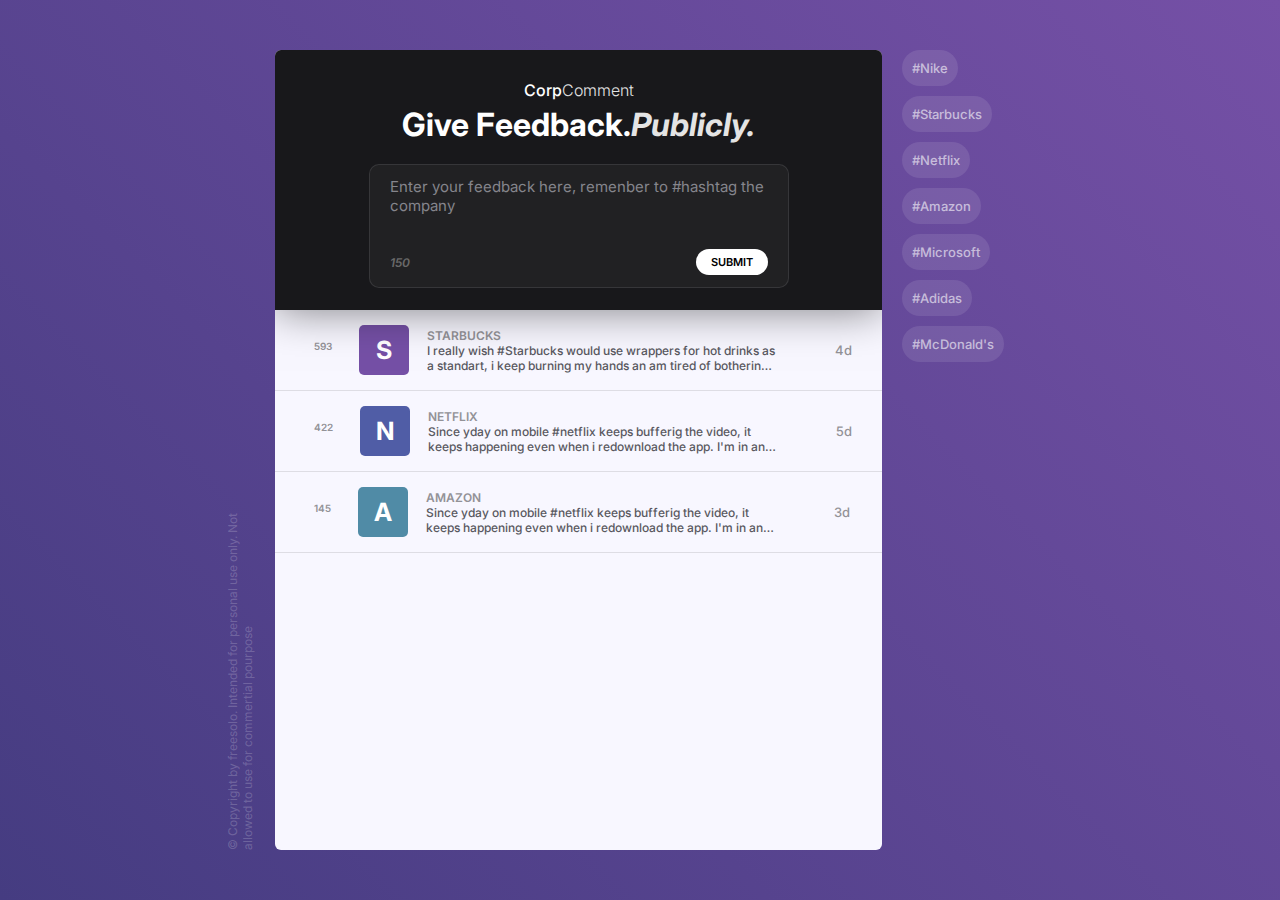
==== corp_commment/index.html @ 68768ee2 "corp_comment(feat): add feedback character count-down" ====
<!DOCTYPE html>
<html lang="en">
<head>
  <meta charset="UTF-8">
  <meta name="viewport" content="width=device-width, initial-scale=1.0">
  <link rel="preconnect" href="https://fonts.googleapis.com">
  <link rel="preconnect" href="https://fonts.gstatic.com" crossorigin>
  <link href="https://fonts.googleapis.com/css2?family=Inter:wght@100;200;300;400;500;600;700;800&family=Roboto:wght@300&family=Source+Code+Pro:wght@200;400;600&display=swap" rel="stylesheet">
  <link rel="stylesheet" href="https://cdnjs.cloudflare.com/ajax/libs/font-awesome/5.15.1/css/all.min.css" integrity="sha512-+4zCK9k+qNFUR5X+cKL9EIR+ZOhtIloNl9GIKS57V1MyNsYpYcUrUeQc9vNfzsWfV28IaLL3i96P9sdNyeRssA==" crossorigin="anonymous">

  <link rel="stylesheet" href="style.css">
  <title>Corpcomment</title>
</head>
<body class="app">
  <div class="app__container">
    <footer class="footer">
      <p class="footer__copyright">
        &copy; Copyright by <span class="footer__link">freesolo</span>. Intended for personal use only.
        Not <span class="footer__info--emphasis">allowed</span> to use for commertial pourpose
      </p>
    </footer>
    <main class="main">
      <header class="header">
          <p class="logo"><span class="logo--emphasis">Corp</span>Comment</p>
          <h1 class="header__title">Give Feedback.<span class="header__title--deemphasis">Publicly.</span></h1>
          <form action="#" class="form">
            <textarea 
              class="form__textarea" 
              spellcheck="false"
              maxlength="150"
              placeholder="Enter your feedback here, remenber to #hashtag the company"></textarea>
            <div class="form__wrapper">
              <span class="form__count">150</span>
              <button type="submit" class="form__submit">Submit</button>
            </div>
          </form>
      </header>
      <section class="feedbacks">
        <section tabindex="0" class="feedback">
          <div class="feedback__container">
            <button class="feedback__vote">
              <i class="fas fa-sort-up feedback__upvote"></i>
              <span class="feedback__count">593</span>
            </button>
            <div class="feedback__initial-bck">
              <p class="feedback__initial">S</p>
            </div>
            <div class="feedback__message-wrapper">
              <p class="feedback__company">Starbucks</p>
              <p class="feedback__message">
                I really wish #Starbucks would use wrappers for hot drinks as a
                standart, i keep burning my hands an am tired of bothering the 
                employee.
              </p>
            </div>
            <p class="feedback__time">4d</p>
        </div>
        </section>
        <section tabindex="0" class="feedback">
          <div class="feedback__container">
            <button class="feedback__vote">
              <i class="fas fa-sort-up feedback__upvote"></i>
              <span class="feedback__count">422</span>
            </button>
            <div class="feedback__initial-bck" style="background-color: #505da6;">
              <p class="feedback__initial">N</p>
            </div>
            <div class="feedback__message-wrapper">
              <p class="feedback__company">Netflix</p>
              <p class="feedback__message">
                Since yday on mobile #netflix keeps bufferig the video, it keeps 
                happening even when i redownload the app. I'm in an area with decent internet connection
              </p>
            </div>
            <p class="feedback__time">5d</p>
          </div>
        </section>
        <section tabindex="0" class="feedback">
          <div class="feedback__container">
            <button class="feedback__vote">
              <i class="fas fa-sort-up feedback__upvote"></i>
              <span class="feedback__count">145</span>
            </button>
            <div class="feedback__initial-bck" style="background-color: #508ba6;">
              <p class="feedback__initial">A</p>
            </div>
            <div class="feedback__message-wrapper">
              <p class="feedback__company">Amazon</p>
              <p class="feedback__message">
                Since yday on mobile #netflix keeps bufferig the video, it keeps 
                happening even when i redownload the app. I'm in an area with decent internet connection
              </p>
            </div>
            <p class="feedback__time">3d</p>
          </div>
        </section>
      </section>
    </main>
    <section class="hashtags">
      <button class="button hashtag">
        #Nike
      </button>
      <button class="button hashtag">
        #Starbucks
      </button>
      <button class="button hashtag">
        #Netflix
      </button>
      <button class="button hashtag">
        #Amazon
      </button>
      <button class="button hashtag">
        #Microsoft
      </button>
      <button class="button hashtag">
        #Adidas
      </button>
      <button class="button hashtag">
        #McDonald's
      </button>
    </section>
  </div>
  <script src="index.js"></script>
</body>
</html>
---- corp_commment/style.css ----
*, 
*::after, 
*::before {
  margin: 0;
  padding: 0;
  box-sizing: border-box;
}

body {
  font-family: 'Inter', sans-serif;
  font-size: 16px;
  height: 100vh;
  color: #fff;
}

button {
  font-family: inherit;
  font-size: inherit;
  border: initial;
  color: inherit;
  background-color: initial;
  cursor: pointer; 
}

textarea {
  font-family: inherit;
  font-size: inherit;
  border: initial;
  outline: none;
  background-color: initial;
  color: inherit;
}

textarea::placeholder {
  color: #85858c;
}

.app {
  background: linear-gradient(45deg, #453c81, #7550a6);
  display: flex;
  justify-content: center;
}
.app__container {
  display: flex;
  width: 770px;
  margin: 50px 0;
  column-gap: 20px;
}
.footer {
  position: relative;
}
.footer__copyright {
  transform-origin: bottom right;
  transform: rotate(-90deg) translateY(-340px);
  width: 340px;
  font-size: 12px;
  position: absolute;
  bottom: 340px;
  left: 0;
  color: rgba(255, 255, 255, .2);
}

.main {
  border-radius: 6px;
  overflow: hidden;
  background-color: #f8f7ff;
}
.header {
  display: flex;
  flex-direction: column;
  align-items: center;
  height: 260px;
  background-color: #18181b;
  position: relative;
  overflow: hidden;
  box-shadow: 0px 0px 41px rgb(0 0 0 / 50%);
}
.header::before {
  content: ' ';
  background-image: url('https://bytegrad.com/course-assets/js/1/pattern.svg');
  background-size: cover;
  background-repeat: no-repeat;
  background-position: top left;
  width: 100%;
  height: 30%;
  position: absolute;
  top: 0;
  left: 0;
  opacity: .8;
}
.header__title {
  margin-top: 5px;
}
.header__title--deemphasis {
  color: #e4e4e4;
  font-style: italic;
}
.logo {
  margin-top: 30px;
  font-weight: 300;
  color: #e4e4e4;
}
.logo--emphasis {
  font-weight: 500;
  color: #fff;
}
.form {
  margin-top: 20px;
  width: 420px;
  background-color: rgb(255 255 255 / 4%);
  border: 1px solid rgb(255 255 255 / 10%);
  border-radius: 10px;
  padding: 12px 20px;
  transition: all .2s;
}
.form:hover, 
.form:focus {
  background-color: rgb(255 255 255 / 5%);
}
.form--error {
  border: 1px solid #861111;
}
.form--success {
  border: 1px solid #0c731f;
}
.form__textarea {
  width: 100%;
  color: #a1a1a8;
  font-size: 15px;
  resize: none;
  overflow: hidden;
}
.form__wrapper {
  display: flex;
  align-items: center;
  margin-top: 30px;
}
.form__count {
  font-style: italic;
  font-size: 12px;
  color: #696969;
  font-weight: 600;
}
.form__submit {
  margin-left: auto;
  text-transform: uppercase;
  color: black;
  background-color: #fff;
  border-radius: 50px;
  font-weight: 600;
  font-size: 11px;
  padding: 6px 15px;
  transition: all .2s;
}
.form__submit:hover,
.form__submit:focus {
  transform: scale(1.1);
}



.feedbacks {
  color: #59595f;
}
.feedback {
  cursor: pointer;
  background-color: #fff; 
  border-bottom: 1px solid #dedde4;
}
.feedback__container {
  display: flex;
  align-items: center;
  column-gap: 18px;
  padding: 15px 30px;
  background-color: #f8f7ff;
  transition: all .4s;
}
.feedback__container:hover, 
.feedback__container:focus {
  transform: translateX(5px);
  background-color: transparent;
} 
.feedback__vote {
  padding: 5px 9px;
  border-radius: 5px;
  transition: all .2s;
}
.feedback__vote:hover {
  background-color: #f7f7f7;

}
.feedback__upvote {
  display: block;
  font-size: 20px;
  line-height: 1;
  color: #cdcdcd;
  margin-bottom: -12px;
}
.feedback__count {
  font-size: 10px;
  font-weight: 600;
  color: #939297;
}
.feedback__initial-bck {
  width: 50px;
  height: 50px;
  border-radius: 5px;
  background-color: #7550a6;
  text-align: center;
}
.feedback__initial {
  font-size: 25px;
  font-weight: 700;
  color: #fff;
  line-height: 50px;
}
.feedback__message-wrapper {
  width: 350px;
}
.feedback__company {
  color: #939297;
  font-size: 12px;
  font-weight: 600;
  text-transform: uppercase;
}
.feedback__message {
  font-size: 12px;
  font-weight: 500;
  display: -webkit-box;
  -webkit-box-orient: vertical;
  -webkit-line-clamp: 2; /* start showing ellipsis when 3rd line is reached */
  overflow: hidden;
}
.feedback__time {
  font-size: 13px;
  font-weight: 500;
  color: #939297;
  text-align: center;
  margin-left: 40px;
}


.hashtags {
  display: flex;
  flex-direction: column;
  row-gap: 10px
}
.button {
  align-self: flex-start;
  font-weight: 500;
  font-size: 13px;
  color: rgba(255, 255, 255, .6);
  background-color: rgba(255, 255, 255, .1);
  border-radius: 50px;
  padding: 10px;
  transition: all .2s;
}
.button:hover,
.button:focus {
  transform: scale(1.1);
  color: #fff;
}
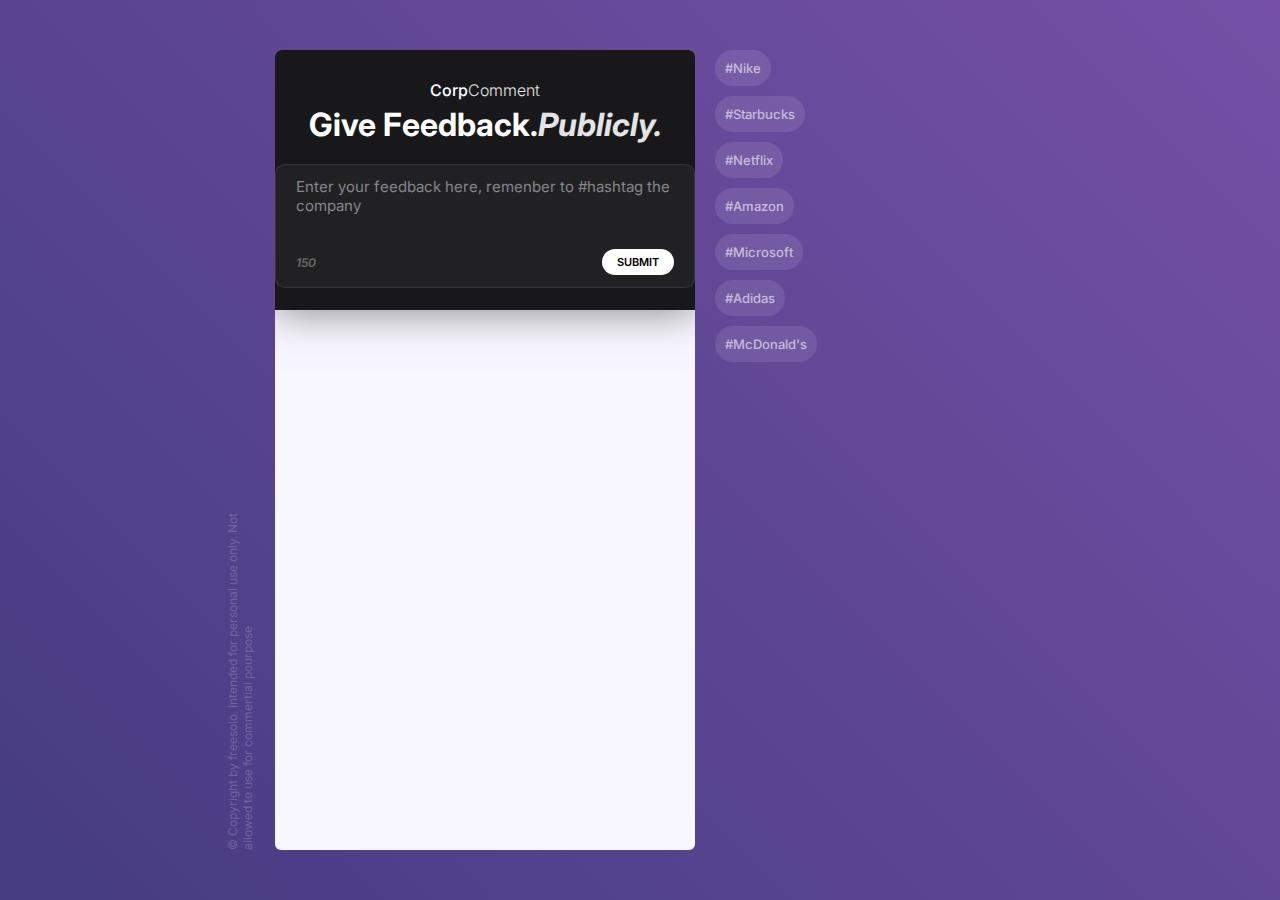
==== commit 7c899475: "corp_comment(fix): add name attribute to textarea input" ====
--- a/corp_commment/index.html
+++ b/corp_commment/index.html
@@ -26,6 +26,7 @@
           <form action="#" class="form">
             <textarea 
               class="form__textarea" 
+              name="message"
               spellcheck="false"
               maxlength="150"
               placeholder="Enter your feedback here, remenber to #hashtag the company"></textarea>
@@ -36,6 +37,7 @@
           </form>
       </header>
       <section class="feedbacks">
+        <!--
         <section tabindex="0" class="feedback">
           <div class="feedback__container">
             <button class="feedback__vote">
@@ -54,7 +56,7 @@
               </p>
             </div>
             <p class="feedback__time">4d</p>
-        </div>
+          </div>
         </section>
         <section tabindex="0" class="feedback">
           <div class="feedback__container">
@@ -94,6 +96,7 @@
             <p class="feedback__time">3d</p>
           </div>
         </section>
+        -->
       </section>
     </main>
     <section class="hashtags">
@@ -120,6 +123,7 @@
       </button>
     </section>
   </div>
+  <script src="feedback.js"></script>
   <script src="index.js"></script>
 </body>
 </html>--- a/corp_commment/style.css
+++ b/corp_commment/style.css
@@ -187,7 +187,9 @@
 }
 .feedback__vote:hover {
   background-color: #f7f7f7;
-
+}
+.feedback__vote:hover > .feedback__upvote {
+  color: #878787;
 }
 .feedback__upvote {
   display: block;
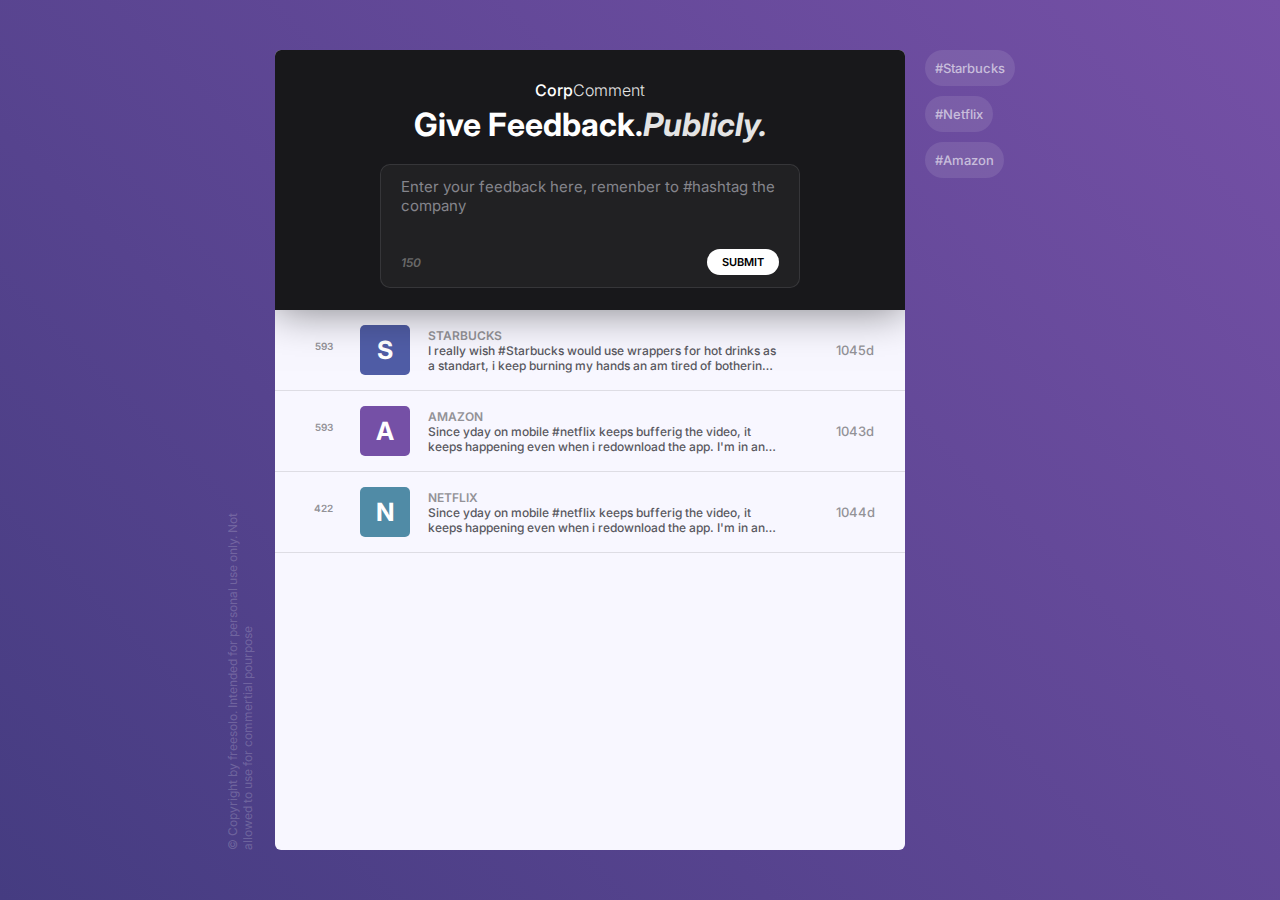
==== commit ad6ee652: "corp_comment(refactor): add hashtag module" ====
--- a/corp_commment/index.html
+++ b/corp_commment/index.html
@@ -124,6 +124,7 @@
     </section>
   </div>
   <script src="feedback.js"></script>
+  <script src="hashtag.js"></script>
   <script src="index.js"></script>
 </body>
 </html>--- a/corp_commment/style.css
+++ b/corp_commment/style.css
@@ -161,6 +161,7 @@
 
 .feedbacks {
   color: #59595f;
+  min-width: 607px;
 }
 .feedback {
   cursor: pointer;
@@ -181,6 +182,7 @@
   background-color: transparent;
 } 
 .feedback__vote {
+  min-width: 37px;
   padding: 5px 9px;
   border-radius: 5px;
   transition: all .2s;
@@ -247,6 +249,7 @@
   flex-direction: column;
   row-gap: 10px
 }
+
 .button {
   align-self: flex-start;
   font-weight: 500;
@@ -262,3 +265,7 @@
   transform: scale(1.1);
   color: #fff;
 }
+.button--active {
+  transform: scale(1.1);
+  color: #fff;
+}
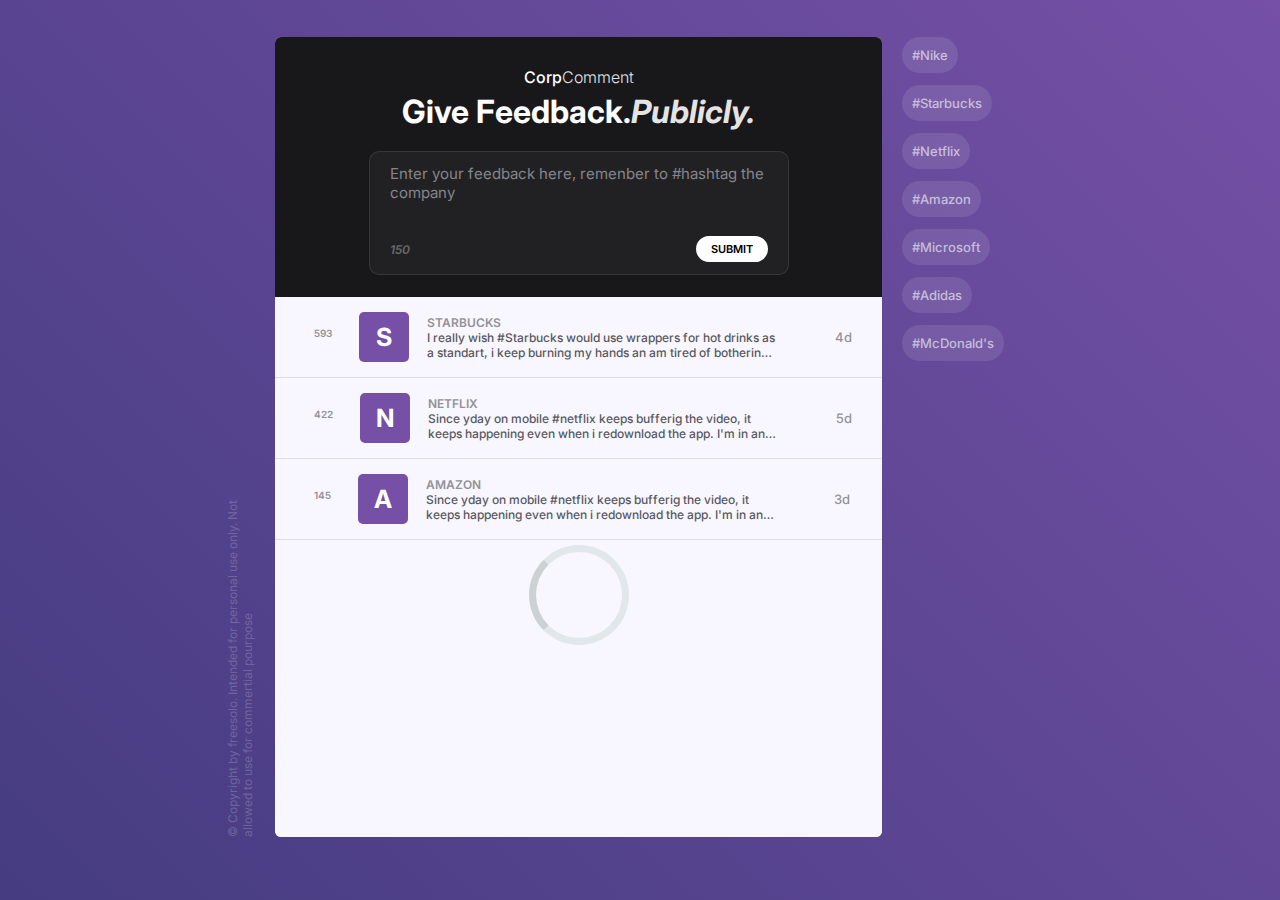
==== commit 5cf4900c: "corp_comment(style): refactor the html and css styles" ====
--- a/corp_commment/index.html
+++ b/corp_commment/index.html
@@ -11,8 +11,8 @@
   <link rel="stylesheet" href="style.css">
   <title>Corpcomment</title>
 </head>
-<body class="app">
-  <div class="app__container">
+<body>
+  <div class="body__container">
     <footer class="footer">
       <p class="footer__copyright">
         &copy; Copyright by <span class="footer__link">freesolo</span>. Intended for personal use only.
@@ -20,111 +20,112 @@
       </p>
     </footer>
     <main class="main">
-      <header class="header">
-          <p class="logo"><span class="logo--emphasis">Corp</span>Comment</p>
+      <header class="header">        
+          <a href="." class="logo">
+            <span class="logo--emphasis">Corp</span>Comment
+          </a>
           <h1 class="header__title">Give Feedback.<span class="header__title--deemphasis">Publicly.</span></h1>
           <form action="#" class="form">
             <textarea 
               class="form__textarea" 
-              name="message"
               spellcheck="false"
               maxlength="150"
               placeholder="Enter your feedback here, remenber to #hashtag the company"></textarea>
-            <div class="form__wrapper">
+            <div class="form__bottom">
               <span class="form__count">150</span>
               <button type="submit" class="form__submit">Submit</button>
             </div>
           </form>
       </header>
-      <section class="feedbacks">
-        <!--
-        <section tabindex="0" class="feedback">
-          <div class="feedback__container">
-            <button class="feedback__vote">
-              <i class="fas fa-sort-up feedback__upvote"></i>
-              <span class="feedback__count">593</span>
-            </button>
-            <div class="feedback__initial-bck">
-              <p class="feedback__initial">S</p>
-            </div>
-            <div class="feedback__message-wrapper">
-              <p class="feedback__company">Starbucks</p>
-              <p class="feedback__message">
-                I really wish #Starbucks would use wrappers for hot drinks as a
-                standart, i keep burning my hands an am tired of bothering the 
-                employee.
-              </p>
-            </div>
-            <p class="feedback__time">4d</p>
-          </div>
-        </section>
-        <section tabindex="0" class="feedback">
-          <div class="feedback__container">
-            <button class="feedback__vote">
-              <i class="fas fa-sort-up feedback__upvote"></i>
-              <span class="feedback__count">422</span>
-            </button>
-            <div class="feedback__initial-bck" style="background-color: #505da6;">
-              <p class="feedback__initial">N</p>
-            </div>
-            <div class="feedback__message-wrapper">
-              <p class="feedback__company">Netflix</p>
-              <p class="feedback__message">
-                Since yday on mobile #netflix keeps bufferig the video, it keeps 
-                happening even when i redownload the app. I'm in an area with decent internet connection
-              </p>
-            </div>
-            <p class="feedback__time">5d</p>
-          </div>
-        </section>
-        <section tabindex="0" class="feedback">
-          <div class="feedback__container">
-            <button class="feedback__vote">
-              <i class="fas fa-sort-up feedback__upvote"></i>
-              <span class="feedback__count">145</span>
-            </button>
-            <div class="feedback__initial-bck" style="background-color: #508ba6;">
-              <p class="feedback__initial">A</p>
-            </div>
-            <div class="feedback__message-wrapper">
-              <p class="feedback__company">Amazon</p>
-              <p class="feedback__message">
-                Since yday on mobile #netflix keeps bufferig the video, it keeps 
-                happening even when i redownload the app. I'm in an area with decent internet connection
-              </p>
-            </div>
-            <p class="feedback__time">3d</p>
-          </div>
-        </section>
-        -->
-      </section>
+      <ol class="feedbacks">
+        <li tabindex="0" class="feedback">
+          <button class="upvote">
+            <i class="fas fa-sort-up upvote__icon"></i>
+            <span class="upvote__count">593</span>
+          </button>
+          <p class="feedback__initial">S</p>
+          <section class="feedback__content">
+            <p class="feedback__company">Starbucks</p>
+            <p class="feedback__text">
+              I really wish #Starbucks would use wrappers for hot drinks as a
+              standart, i keep burning my hands an am tired of bothering the 
+              employee.
+            </p>
+          </section>
+          <p class="feedback__date">4d</p>
+        </li>
+        <li tabindex="0" class="feedback">
+          <button class="upvote">
+            <i class="fas fa-sort-up upvote__icon"></i>
+            <span class="upvote__count">422</span>
+          </button>
+          <p class="feedback__initial">N</p>
+          <section class="feedback__content">
+            <p class="feedback__company">Netflix</p>
+            <p class="feedback__text">
+              Since yday on mobile #netflix keeps bufferig the video, it keeps 
+              happening even when i redownload the app. I'm in an area with decent internet connection
+            </p>
+          </section>
+          <p class="feedback__date">5d</p>
+        </li>
+        <li tabindex="0" class="feedback">
+          <button class="upvote">
+            <i class="fas fa-sort-up upvote__icon"></i>
+            <span class="upvote__count">145</span>
+          </button>
+          <p class="feedback__initial">A</p>
+          <section class="feedback__content">
+            <p class="feedback__company">Amazon</p>
+            <p class="feedback__text">
+              Since yday on mobile #netflix keeps bufferig the video, it keeps 
+              happening even when i redownload the app. I'm in an area with decent internet connection
+            </p>
+          </section>
+          <p class="feedback__date">3d</p>
+        </li>
+        <div class="spinner"></div>
+      </ol>
+      
     </main>
-    <section class="hashtags">
-      <button class="button hashtag">
-        #Nike
-      </button>
-      <button class="button hashtag">
-        #Starbucks
-      </button>
-      <button class="button hashtag">
-        #Netflix
-      </button>
-      <button class="button hashtag">
-        #Amazon
-      </button>
-      <button class="button hashtag">
-        #Microsoft
-      </button>
-      <button class="button hashtag">
-        #Adidas
-      </button>
-      <button class="button hashtag">
-        #McDonald's
-      </button>
-    </section>
+    <ul class="hashtags">
+      <li class="hashtags__item">
+        <button class="hashtag">
+          #Nike
+        </button>
+      </li>
+      <li class="hashtags__item">
+        <button class="hashtag">
+          #Starbucks
+        </button>
+      </li>
+      <li class="hashtags__item">
+        <button class="hashtag">
+          #Netflix
+        </button>
+      </li>
+      <li class="hashtags__item">
+        <button class="hashtag">
+          #Amazon
+        </button>
+      </li>
+      <li class="hashtags__item">
+        <button class="hashtag">
+          #Microsoft
+        </button>
+      </li>
+      <li class="hashtags__item">
+        <button class="hashtag">
+          #Adidas
+        </button>
+      </li>
+      <li class="hashtags__item">
+        <button class="hashtag">
+          #McDonald's
+        </button>
+      </li>
+    </ul>
   </div>
-  <script src="feedback.js"></script>
-  <script src="hashtag.js"></script>
   <script src="index.js"></script>
 </body>
 </html>--- a/corp_commment/style.css
+++ b/corp_commment/style.css
@@ -7,10 +7,13 @@
 }
 
 body {
+  display: flex;
+  justify-content: center;
   font-family: 'Inter', sans-serif;
   font-size: 16px;
   height: 100vh;
   color: #fff;
+  background: linear-gradient(45deg, #453c81, #7550a6);
 }
 
 button {
@@ -35,31 +38,43 @@
   color: #85858c;
 }
 
-.app {
-  background: linear-gradient(45deg, #453c81, #7550a6);
-  display: flex;
-  justify-content: center;
-}
-.app__container {
+ul,
+ol {
+  list-style: none;
+}
+
+@keyframes spinner {
+  0% {
+      transform: translateX(-50%) rotate(0deg);
+  }
+  
+  100% {
+      transform: translateX(-50%) rotate(360deg);
+  }
+}
+
+.body__container {
   display: flex;
   width: 770px;
-  margin: 50px 0;
+  height: 800px; 
+  margin-top: 37px;
   column-gap: 20px;
 }
 .footer {
   position: relative;
 }
 .footer__copyright {
+  position: absolute;
+  left: 0;
+  bottom: 340px;
+  width: 340px;
+
   transform-origin: bottom right;
+  /* translateY(minus(-)WIDTH_OF_FOOTER__COPYRIGHT) */
   transform: rotate(-90deg) translateY(-340px);
-  width: 340px;
   font-size: 12px;
-  position: absolute;
-  bottom: 340px;
-  left: 0;
   color: rgba(255, 255, 255, .2);
 }
-
 .main {
   border-radius: 6px;
   overflow: hidden;
@@ -76,7 +91,7 @@
   box-shadow: 0px 0px 41px rgb(0 0 0 / 50%);
 }
 .header::before {
-  content: ' ';
+  content: '';
   background-image: url('https://bytegrad.com/course-assets/js/1/pattern.svg');
   background-size: cover;
   background-repeat: no-repeat;
@@ -87,9 +102,15 @@
   top: 0;
   left: 0;
   opacity: .8;
+  z-index: 0;
 }
 .header__title {
   margin-top: 5px;
+}
+.header__title::selection,
+.header__title *::selection {
+    color: rgba(255, 255, 255, 0.85);
+    background-color: rgba(255, 255, 255, 0.05); 
 }
 .header__title--deemphasis {
   color: #e4e4e4;
@@ -99,10 +120,19 @@
   margin-top: 30px;
   font-weight: 300;
   color: #e4e4e4;
+  text-decoration: none;
+  cursor: pointer;
+  z-index: 1;
+}
+.logo::selection {
+  background-color: initial;
 }
 .logo--emphasis {
   font-weight: 500;
   color: #fff;
+}
+.logo--emphasis::selection {
+  background-color: initial;
 }
 .form {
   margin-top: 20px;
@@ -117,10 +147,10 @@
 .form:focus {
   background-color: rgb(255 255 255 / 5%);
 }
-.form--error {
+.form--valid{
   border: 1px solid #861111;
 }
-.form--success {
+.form--invalid {
   border: 1px solid #0c731f;
 }
 .form__textarea {
@@ -130,7 +160,11 @@
   resize: none;
   overflow: hidden;
 }
-.form__wrapper {
+.form__textarea::selection {
+  color: rgba(255, 255, 255, 0.85);
+  background-color: rgba(255, 255, 255, 0.05); 
+}
+.form__bottom {
   display: flex;
   align-items: center;
   margin-top: 30px;
@@ -160,66 +194,112 @@
 
 
 .feedbacks {
+  position: relative;
   color: #59595f;
-  min-width: 607px;
-}
+  background-color: #f8f7ff;
+
+  /* parentHeight(<main>) - HeaderHeight(260px) */
+  height: calc(100% - 260px); 
+
+  overflow-y: scroll;
+  overflow-x: hidden;
+  scrollbar-color: #979ca0 #dbdfe4; /* Firefox */
+  scrollbar-width: thin; /* Firefox */
+}
+.feedbacks::-webkit-scrollbar { /* Chrome, Safari, Edge, Opera, All browsers on iOS */
+  width: 7px;
+}
+
+.feedbacks::-webkit-scrollbar-track { /* Chrome, Safari, Edge, Opera, All browsers on iOS */
+  background-color: #dbdfe4;
+}
+
+.feedbacks::-webkit-scrollbar-thumb { /* Chrome, Safari, Edge, Opera, All browsers on iOS */
+  background-color: #979ca0;
+  transition: all 0.2s;
+}
+
+.feedbacks::-webkit-scrollbar-thumb:hover { /* Chrome, Safari, Edge, Opera, All browsers on iOS */
+  background-color: #787c80;
+}
+
 .feedback {
-  cursor: pointer;
-  background-color: #fff; 
-  border-bottom: 1px solid #dedde4;
-}
-.feedback__container {
   display: flex;
   align-items: center;
   column-gap: 18px;
   padding: 15px 30px;
-  background-color: #f8f7ff;
+  cursor: pointer;
+  border-bottom: 1px solid #dedde4;
   transition: all .4s;
 }
-.feedback__container:hover, 
-.feedback__container:focus {
+.feedback:hover {
+  background-color: #fff;;
+}
+.feedback:hover .upvote, 
+.feedback:hover .feedback__initial, 
+.feedback:hover .feedback__content, 
+.feedback:hover .feedback__date {
   transform: translateX(5px);
-  background-color: transparent;
+}
+.feedback *::selection {
+  background-color: rgba(0, 0, 0, 0.1);
+}
+.feedback--expand {
+  /* Height??? */
+  background-color: #fff;
+}
+.feedback--expand .feedback__text {
+  -webkit-box-orient: initial;
+  -webkit-line-clamp: initial; /* start showing ellipsis when 3rd line is reached */
+  overflow: initial;
 } 
-.feedback__vote {
-  min-width: 37px;
+.upvote {
   padding: 5px 9px;
   border-radius: 5px;
-  transition: all .2s;
-}
-.feedback__vote:hover {
+  transition: all .3s;
+}
+.upvote:hover {
   background-color: #f7f7f7;
-}
-.feedback__vote:hover > .feedback__upvote {
+  transition: all .3s;
+}
+.upvote:hover > .upvote__icon {
   color: #878787;
 }
-.feedback__upvote {
+.upvote:disabled {
+  pointer-events: none;
+}
+.upvote:disabled .upvote__icon {
+  display: none;
+}
+.upvote__icon {
   display: block;
   font-size: 20px;
   line-height: 1;
   color: #cdcdcd;
   margin-bottom: -12px;
 }
-.feedback__count {
+.upvote__count {
   font-size: 10px;
   font-weight: 600;
   color: #939297;
 }
-.feedback__initial-bck {
+
+.feedback__initial {
   width: 50px;
   height: 50px;
   border-radius: 5px;
   background-color: #7550a6;
   text-align: center;
-}
-.feedback__initial {
+  transition: all .3s;
+
   font-size: 25px;
   font-weight: 700;
   color: #fff;
   line-height: 50px;
 }
-.feedback__message-wrapper {
+.feedback__content {
   width: 350px;
+  transition: all .3s;
 }
 .feedback__company {
   color: #939297;
@@ -227,7 +307,7 @@
   font-weight: 600;
   text-transform: uppercase;
 }
-.feedback__message {
+.feedback__text {
   font-size: 12px;
   font-weight: 500;
   display: -webkit-box;
@@ -235,23 +315,21 @@
   -webkit-line-clamp: 2; /* start showing ellipsis when 3rd line is reached */
   overflow: hidden;
 }
-.feedback__time {
+.feedback__date {
   font-size: 13px;
   font-weight: 500;
   color: #939297;
   text-align: center;
   margin-left: 40px;
-}
-
-
-.hashtags {
-  display: flex;
-  flex-direction: column;
-  row-gap: 10px
-}
-
-.button {
-  align-self: flex-start;
+  transition: all .3s;
+}
+
+
+.hashtags {}
+.hashtags__item {
+  margin-bottom: 12px;
+}
+.hashtag {
   font-weight: 500;
   font-size: 13px;
   color: rgba(255, 255, 255, .6);
@@ -260,12 +338,27 @@
   padding: 10px;
   transition: all .2s;
 }
-.button:hover,
-.button:focus {
+.hashtag:hover,
+.hashtag:focus {
   transform: scale(1.1);
   color: #fff;
 }
-.button--active {
-  transform: scale(1.1);
-  color: #fff;
-}
+.hashtag::selection {
+  background-color: rgba(255, 255, 255, .1);
+}
+
+/* SPINNER */
+.spinner {
+  position: absolute;
+  left: 50%;
+  top: 46%;
+  transform: translateX(-50%) translateZ(0);
+  border-radius: 50%;
+  width: 100px;
+  height: 100px;
+  border-top: 7px solid #e2e7e9;
+  border-right: 7px solid #e2e7e9;
+  border-bottom: 7px solid #e2e7e9;
+  border-left: 7px solid #ccd1d3;
+  animation: spinner 1s infinite linear;
+}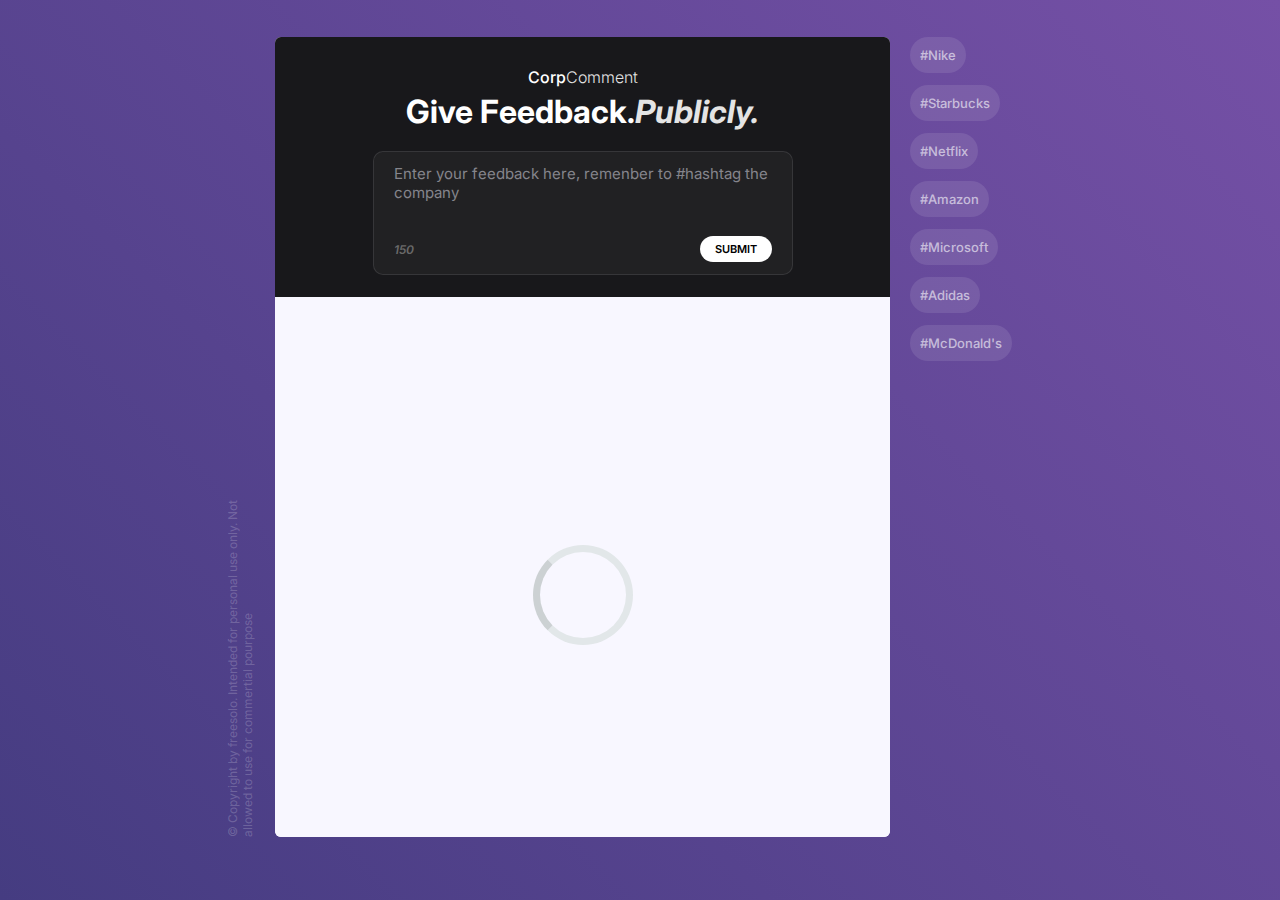
==== commit 5b961a6c: "corp_comment(feat): render feedback list with data from the server" ====
--- a/corp_commment/index.html
+++ b/corp_commment/index.html
@@ -38,7 +38,7 @@
           </form>
       </header>
       <ol class="feedbacks">
-        <li tabindex="0" class="feedback">
+        <!-- <li tabindex="0" class="feedback">
           <button class="upvote">
             <i class="fas fa-sort-up upvote__icon"></i>
             <span class="upvote__count">593</span>
@@ -83,7 +83,7 @@
             </p>
           </section>
           <p class="feedback__date">3d</p>
-        </li>
+        </li> -->
         <div class="spinner"></div>
       </ol>
       
@@ -126,6 +126,7 @@
       </li>
     </ul>
   </div>
-  <script src="index.js"></script>
+  <script src="fetch_mock.js" defer></script>
+  <script src="index.js" defer></script>
 </body>
 </html>--- a/corp_commment/style.css
+++ b/corp_commment/style.css
@@ -76,6 +76,7 @@
   color: rgba(255, 255, 255, .2);
 }
 .main {
+  width: 615px;
   border-radius: 6px;
   overflow: hidden;
   background-color: #f8f7ff;
@@ -141,17 +142,17 @@
   border: 1px solid rgb(255 255 255 / 10%);
   border-radius: 10px;
   padding: 12px 20px;
-  transition: all .2s;
+  transition: all .3s;
 }
 .form:hover, 
 .form:focus {
   background-color: rgb(255 255 255 / 5%);
 }
-.form--valid{
+.form--valid {
+  border: 1px solid #0c731f;
+}
+.form--invalid{
   border: 1px solid #861111;
-}
-.form--invalid {
-  border: 1px solid #0c731f;
 }
 .form__textarea {
   width: 100%;
@@ -254,6 +255,7 @@
   overflow: initial;
 } 
 .upvote {
+  width: 37px;
   padding: 5px 9px;
   border-radius: 5px;
   transition: all .3s;
